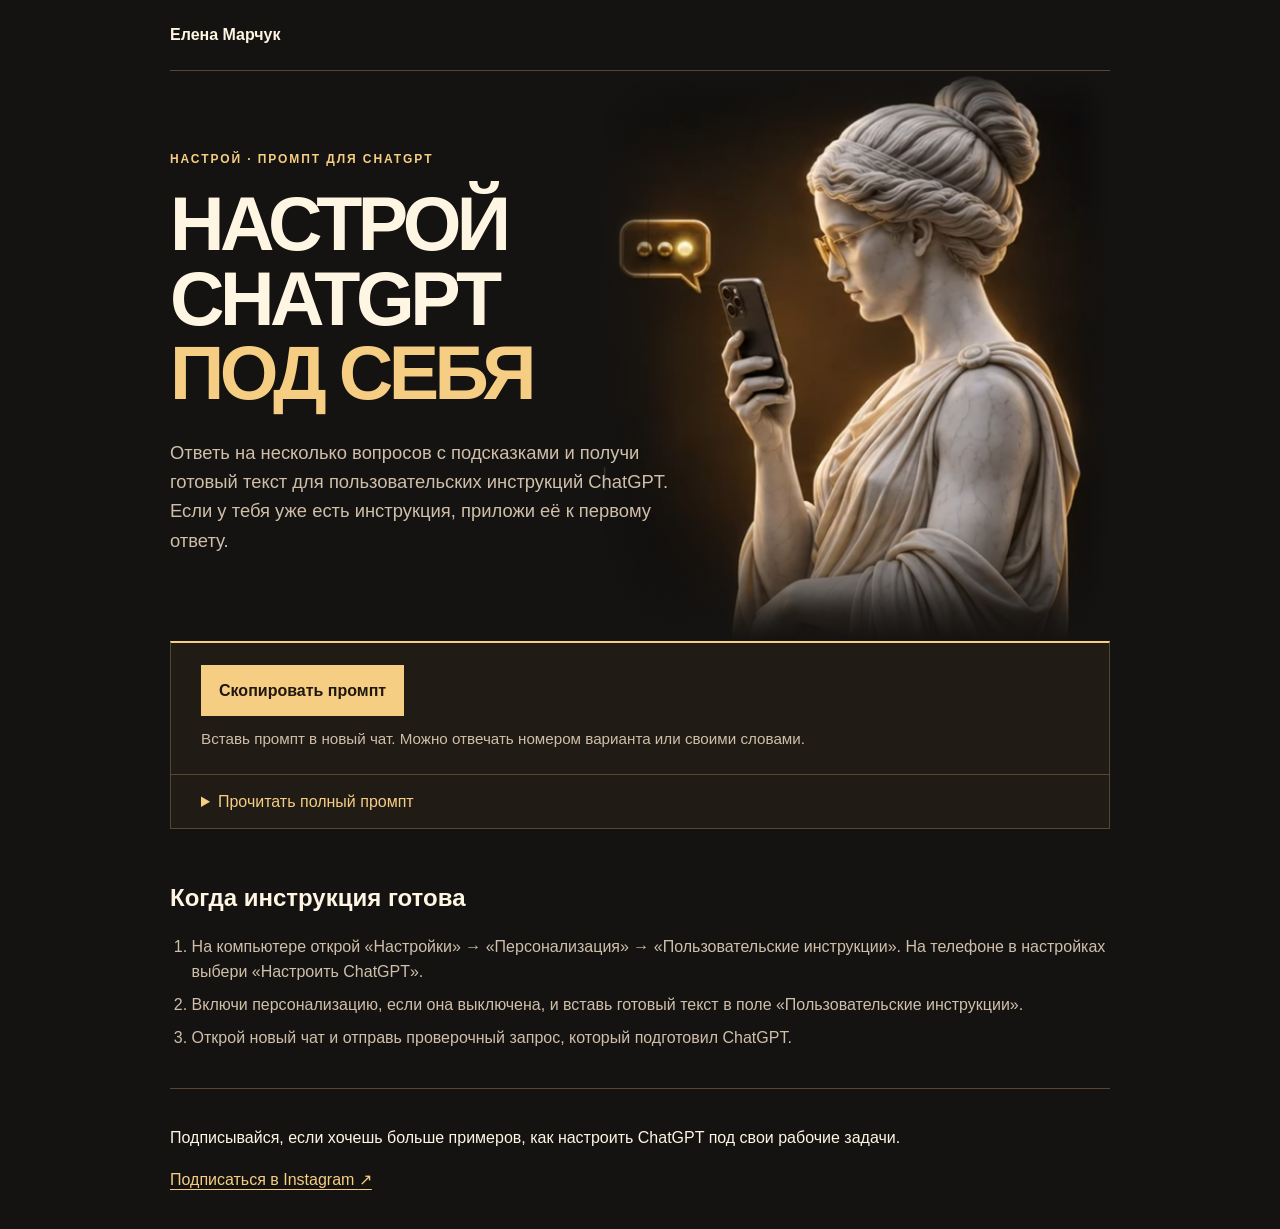
==== setup.html @ 4e37403e "Publish ChatGPT custom instructions guide" ====
<!doctype html>
<html lang="ru">
<head>
<meta charset="utf-8">
<meta name="viewport" content="width=device-width, initial-scale=1">
<meta name="theme-color" content="#151311">
<title>НАСТРОЙ · Промпт для ChatGPT</title>
<style>
:root { color-scheme: dark; color: #fff5e3; background: #151311; font: 16px/1.6 "Segoe UI", sans-serif; --gold: #f5ce83; --muted: #cfbfaa; --border: #564733; }
* { box-sizing: border-box; }
body { margin: 0; }
.shell { width: min(940px, calc(100% - 36px)); margin-inline: auto; }
header { padding: 22px 0; border-bottom: 1px solid var(--border); }
header span { font-weight: 650; }
.hero { position: relative; isolation: isolate; display: grid; align-items: center; min-height: clamp(360px, 52vw, 570px); padding: 34px 0; }
.hero > div { width: 53%; }
.label { color: var(--gold); font-size: .75rem; font-weight: 700; text-transform: uppercase; letter-spacing: .16em; }
h1 { font: 900 clamp(2.15rem, 5.9vw, 5rem)/.99 "Arial Narrow", "Segoe UI", sans-serif; letter-spacing: -.06em; text-transform: uppercase; margin: .24em 0 .35em; }
h1 em { display: block; color: var(--gold); font-style: normal; }
.lead { color: var(--muted); max-width: 38rem; font-size: 1.15rem; }
.portrait { position: absolute; z-index: -1; right: 0; top: 0; bottom: 0; width: 55%; overflow: hidden; margin: 0; }
.portrait img { display: block; position: absolute; right: 0; top: 50%; width: 110%; height: auto; transform: translateY(-50%); clip-path: inset(0 0 4% 11%); }
.portrait::after { position: absolute; inset: 0; content: ""; background: linear-gradient(90deg, #151311 0%, transparent 16%, transparent 94%, #151311 100%), linear-gradient(0deg, #151311 0%, transparent 22%, transparent 91%, #151311 100%); }
@media (max-width: 560px) {
  .hero { min-height: 0; padding-block: 38px 25px; }
  .hero > div { width: 61%; }
  .hero h1 { font-size: clamp(1.63rem, 6.8vw, 2.3rem); }
  .lead { font-size: 1rem; margin-bottom: 0; }
  .portrait { top: 12px; width: 52%; }
  .portrait::after { background: linear-gradient(90deg, #151311 1%, #151311a8 14%, transparent 34%, transparent 94%, #151311 100%), linear-gradient(0deg, #151311 0%, transparent 25%); }
}
.prompt { background: #211b15; border: 1px solid var(--border); border-top: 2px solid var(--gold); margin-bottom: 50px; }
.prompt-head { padding: 22px clamp(16px, 4vw, 30px); }
button { border: 0; border-radius: 0; padding: 13px 18px; font: inherit; font-weight: 700; background: var(--gold); color: #20170e; cursor: pointer; }
button:hover { background: #ffe6b5; }
:focus-visible { outline: 2px solid var(--gold); outline-offset: 4px; }
.hint, #status { font-size: .95rem; color: var(--muted); margin: .7rem 0 0; }
#status:empty { display: none; }
summary { cursor: pointer; padding: 14px clamp(16px, 4vw, 30px); border-top: 1px solid var(--border); color: var(--gold); }
pre { white-space: pre-wrap; overflow-wrap: anywhere; font: inherit; margin: 0; padding: 8px clamp(16px, 4vw, 30px) 26px; }
footer { border-top: 1px solid var(--border); padding: 20px 0 36px; }
footer a { color: var(--gold); text-underline-offset: .25em; }
.next { margin-bottom: 38px; color: var(--muted); }
.next h2 { color: #fff5e3; margin-bottom: 10px; }
.next ol { padding-left: 1.35em; }
.next li + li { margin-top: .45em; }
</style>
</head>
<body>
<header class="shell"><span>Елена Марчук</span></header>
<main class="shell">
<section class="hero">
<div>
<p class="label">НАСТРОЙ · Промпт для ChatGPT</p>
<h1>Настрой ChatGPT <em>под себя</em></h1>
<p class="lead">Ответь на несколько вопросов с подсказками и получи готовый текст для пользовательских инструкций ChatGPT. Если у тебя уже есть инструкция, приложи её к первому ответу.</p>
</div>
<figure class="portrait">
<img src="start-statue.png" alt="Мраморная статуя в золотистых очках смотрит на экран телефона">
</figure>
</section>
<section class="prompt" aria-label="Промпт для интервью">
<div class="prompt-head">
<button type="button" id="copy">Скопировать промпт</button>
<p class="hint">Вставь промпт в новый чат. Можно отвечать номером варианта или своими словами.</p>
<p id="status" role="status"></p>
</div>
<details id="full"><summary>Прочитать полный промпт</summary>
<pre id="text">Помоги мне составить пользовательскую инструкцию для ChatGPT. Проведи короткое интервью и собери правила, которые пригодятся в моих реальных задачах.

КАК ПРОВОДИТЬ ИНТЕРВЬЮ

Задавай по одному вопросу за раз и жди моего ответа. К каждому вопросу давай 3–4 пронумерованных варианта с короткими примерами. Напоминай, что можно ответить номером, выбрать несколько вариантов, если они совместимы, или написать свой ответ.

Подбирай варианты на основе того, что я уже рассказал. Например, если я использую ChatGPT для работы с клиентами, предложи варианты вроде &#171;готовый ответ клиенту&#187;, &#171;разбор переписки&#187; или &#171;несколько формулировок на выбор&#187;. Если я учусь новому, предложи &#171;объяснение с примером&#187; или &#171;один шаг за раз с паузой для моего ответа&#187;.

Если я пишу &#171;не знаю&#187; или сомневаюсь между вариантами, покажи на коротком примере, чем они отличаются. Порекомендуй подходящий вариант с учётом моих задач и спроси, подходит ли он мне. Добавляй рекомендацию в инструкцию только после моего подтверждения.

Обычно достаточно 4–6 вопросов. Не переспрашивай то, что я уже сообщил. Если я пишу &#171;собери сейчас&#187;, составь инструкцию из того, что уже известно.

ЧТО ВЫЯСНИТЬ

1. Для каких задач я использую ChatGPT и какой результат хочу получать. Например, черновик для доработки, готовый текст, разбор идеи или пошаговый план.
2. Какая подача мне удобна. Уточни язык, обращение и объём. Предложи конкретные варианты: &#171;короткий ответ с выводом&#187;, &#171;ответ с примером&#187; или &#171;подробный разбор, если тема сложная&#187;.
3. Что мне мешает в ответах. Предложи примеры, чтобы помочь вспомнить: общие советы, лишние вступления, сложные слова, выдуманные факты или повторные вопросы. Если я приведу свой пример, выясни, как мне хотелось бы получить ответ в той ситуации.
4. Как действовать, когда данных мало или есть несколько решений. Предложи выбрать: задать один вопрос, продолжить с явным предположением, сравнить варианты и порекомендовать один. Помоги уточнить, в каких ситуациях подходит каждый подход.
5. Какие особые правила нужны для моих задач. Например, при правке текста сохранять мой голос, в отчётах отделять факты от гипотез, при редактировании фото менять только указанные детали, а при обучении давать по одному шагу и ждать моего ответа. Предлагай варианты, которые относятся к моим задачам.

Если я пришлю свою инструкцию или чужой образец, используй их как материал для разбора. Покажи, какие формулировки полезны, где есть повторы и каких правил не хватает под мои задачи. Если важные правила противоречат друг другу, предложи варианты формулировки и помоги выбрать. Не включай в итог пароли, личные контакты и данные клиентов.

ЧТО ВЫДАТЬ В КОНЦЕ

1. &#171;Готовая инструкция&#187;. Дай один блок текста для копирования. Напиши его от моего лица. Включи краткий контекст обо мне, правила общения и требования для моих основных задач. Формулируй правила через конкретное поведение. Например: &#171;Начинай с ответа, а незнакомый термин поясни на одном примере&#187;. Не оставляй пустых полей и не приписывай мне предпочтения, которых я не подтвердил.
2. &#171;Как проверить&#187;. Дай один запрос на основе моей реальной задачи, который я смогу отправить в новом чате после сохранения инструкции. Назови два признака, по которым я пойму, что ответ стал ближе к тому, что мне нужно.

Уложи готовую инструкцию в 1500 символов, если я не указал другой лимит. В первую очередь сохрани правила, которые важнее всего для моих частых задач.

Начни так:

&#171;Для каких двух-трёх задач ты чаще всего используешь ChatGPT или хочешь начать использовать?

1. Писать и редактировать тексты: посты, письма, ответы клиентам.
2. Учиться: разбираться в сложных темах или осваивать инструменты.
3. Работать с информацией: делать выжимки, анализировать данные, планировать.
4. Придумывать и оценивать идеи: сравнивать варианты и принимать решения.

Можно назвать номера, добавить свою задачу или описать её своими словами. Если у тебя уже есть инструкция или понравившийся образец, можешь прислать его вместе с ответом&#187;.</pre>
</details>
</section>
<section class="next" aria-labelledby="next-title">
<h2 id="next-title">Когда инструкция готова</h2>
<ol>
<li>На компьютере открой «Настройки» → «Персонализация» → «Пользовательские инструкции». На телефоне в настройках выбери «Настроить ChatGPT».</li>
<li>Включи персонализацию, если она выключена, и вставь готовый текст в поле «Пользовательские инструкции».</li>
<li>Открой новый чат и отправь проверочный запрос, который подготовил ChatGPT.</li>
</ol>
</section>
</main>
<footer class="shell">
<p>Подписывайся, если хочешь больше примеров, как настроить ChatGPT под свои рабочие задачи.</p>
<a href="https://www.instagram.com/elena.marchuk.digital/">Подписаться в Instagram <span aria-hidden="true">↗</span></a>
</footer>
<script>
const promptText = document.querySelector('#text');
const status = document.querySelector('#status');
document.querySelector('#copy').addEventListener('click', async () => {
  try {
    await navigator.clipboard.writeText(promptText.textContent);
    status.textContent = 'Промпт скопирован.';
  } catch {
    document.querySelector('#full').open = true;
    const range = document.createRange();
    range.selectNodeContents(promptText);
    const selection = window.getSelection();
    selection.removeAllRanges();
    selection.addRange(range);
    status.textContent = 'Текст выделен. Скопируй его через меню устройства.';
  }
});
</script>
</body>
</html>
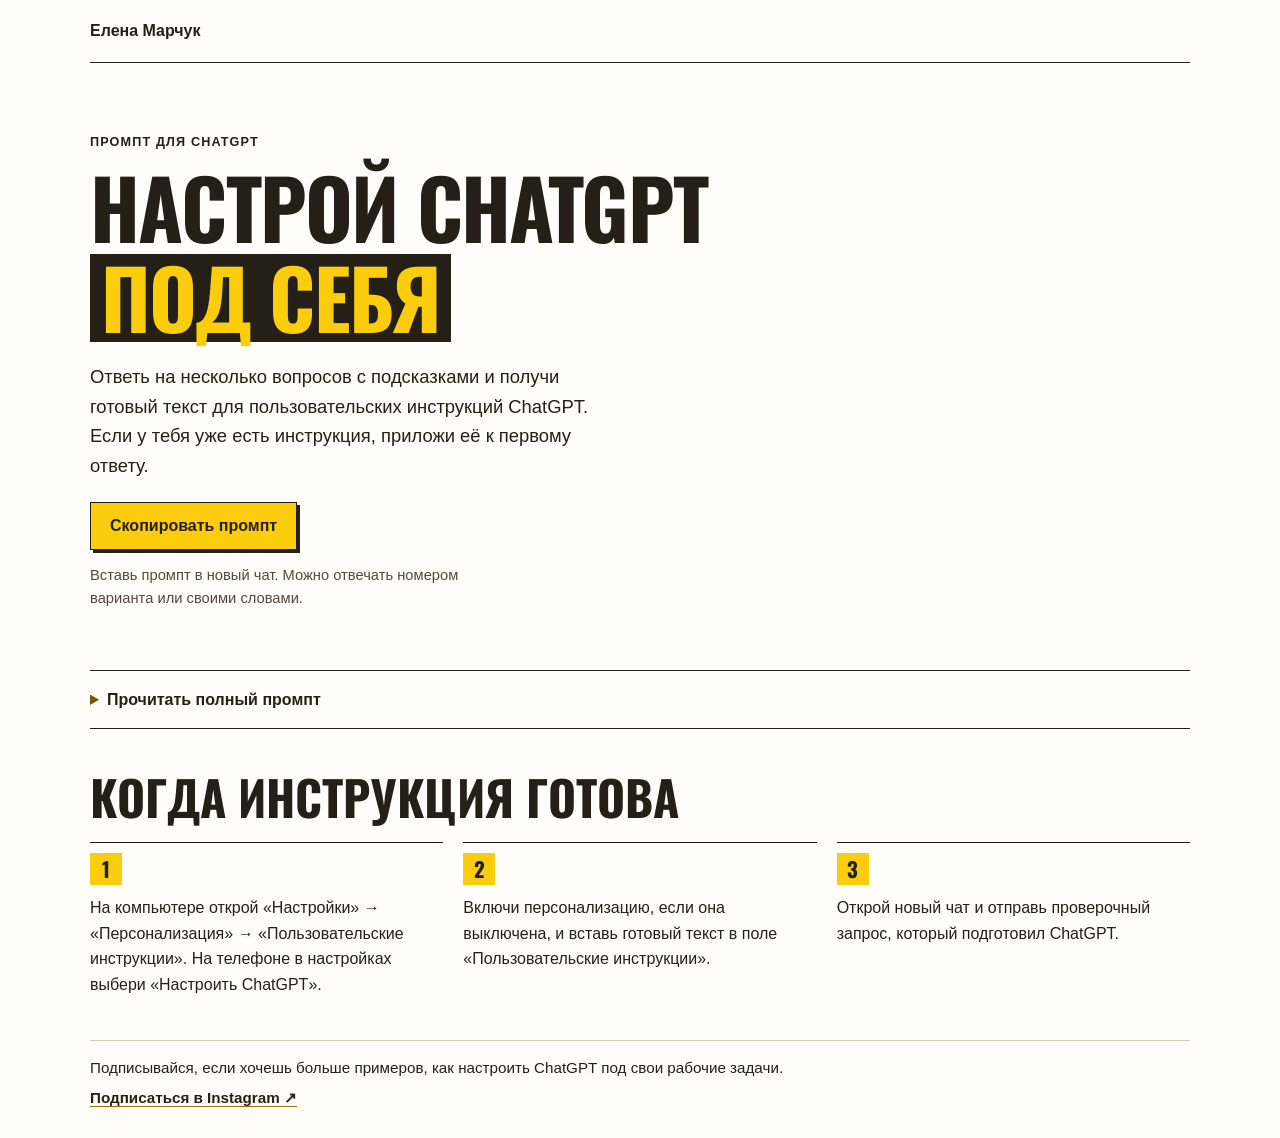
==== commit 772f8fb1: "Обновить дизайн страницы НАСТРОЙ" ====
--- a/setup.html
+++ b/setup.html
@@ -3,68 +3,24 @@
 <head>
 <meta charset="utf-8">
 <meta name="viewport" content="width=device-width, initial-scale=1">
-<meta name="theme-color" content="#151311">
+<meta name="theme-color" content="#fffefa">
 <title>НАСТРОЙ · Промпт для ChatGPT</title>
-<style>
-:root { color-scheme: dark; color: #fff5e3; background: #151311; font: 16px/1.6 "Segoe UI", sans-serif; --gold: #f5ce83; --muted: #cfbfaa; --border: #564733; }
-* { box-sizing: border-box; }
-body { margin: 0; }
-.shell { width: min(940px, calc(100% - 36px)); margin-inline: auto; }
-header { padding: 22px 0; border-bottom: 1px solid var(--border); }
-header span { font-weight: 650; }
-.hero { position: relative; isolation: isolate; display: grid; align-items: center; min-height: clamp(360px, 52vw, 570px); padding: 34px 0; }
-.hero > div { width: 53%; }
-.label { color: var(--gold); font-size: .75rem; font-weight: 700; text-transform: uppercase; letter-spacing: .16em; }
-h1 { font: 900 clamp(2.15rem, 5.9vw, 5rem)/.99 "Arial Narrow", "Segoe UI", sans-serif; letter-spacing: -.06em; text-transform: uppercase; margin: .24em 0 .35em; }
-h1 em { display: block; color: var(--gold); font-style: normal; }
-.lead { color: var(--muted); max-width: 38rem; font-size: 1.15rem; }
-.portrait { position: absolute; z-index: -1; right: 0; top: 0; bottom: 0; width: 55%; overflow: hidden; margin: 0; }
-.portrait img { display: block; position: absolute; right: 0; top: 50%; width: 110%; height: auto; transform: translateY(-50%); clip-path: inset(0 0 4% 11%); }
-.portrait::after { position: absolute; inset: 0; content: ""; background: linear-gradient(90deg, #151311 0%, transparent 16%, transparent 94%, #151311 100%), linear-gradient(0deg, #151311 0%, transparent 22%, transparent 91%, #151311 100%); }
-@media (max-width: 560px) {
-  .hero { min-height: 0; padding-block: 38px 25px; }
-  .hero > div { width: 61%; }
-  .hero h1 { font-size: clamp(1.63rem, 6.8vw, 2.3rem); }
-  .lead { font-size: 1rem; margin-bottom: 0; }
-  .portrait { top: 12px; width: 52%; }
-  .portrait::after { background: linear-gradient(90deg, #151311 1%, #151311a8 14%, transparent 34%, transparent 94%, #151311 100%), linear-gradient(0deg, #151311 0%, transparent 25%); }
-}
-.prompt { background: #211b15; border: 1px solid var(--border); border-top: 2px solid var(--gold); margin-bottom: 50px; }
-.prompt-head { padding: 22px clamp(16px, 4vw, 30px); }
-button { border: 0; border-radius: 0; padding: 13px 18px; font: inherit; font-weight: 700; background: var(--gold); color: #20170e; cursor: pointer; }
-button:hover { background: #ffe6b5; }
-:focus-visible { outline: 2px solid var(--gold); outline-offset: 4px; }
-.hint, #status { font-size: .95rem; color: var(--muted); margin: .7rem 0 0; }
-#status:empty { display: none; }
-summary { cursor: pointer; padding: 14px clamp(16px, 4vw, 30px); border-top: 1px solid var(--border); color: var(--gold); }
-pre { white-space: pre-wrap; overflow-wrap: anywhere; font: inherit; margin: 0; padding: 8px clamp(16px, 4vw, 30px) 26px; }
-footer { border-top: 1px solid var(--border); padding: 20px 0 36px; }
-footer a { color: var(--gold); text-underline-offset: .25em; }
-.next { margin-bottom: 38px; color: var(--muted); }
-.next h2 { color: #fff5e3; margin-bottom: 10px; }
-.next ol { padding-left: 1.35em; }
-.next li + li { margin-top: .45em; }
-</style>
+<link rel="stylesheet" href="nastroy.css">
 </head>
 <body>
 <header class="shell"><span>Елена Марчук</span></header>
 <main class="shell">
 <section class="hero">
-<div>
-<p class="label">НАСТРОЙ · Промпт для ChatGPT</p>
+<p class="label">Промпт для ChatGPT</p>
 <h1>Настрой ChatGPT <em>под себя</em></h1>
 <p class="lead">Ответь на несколько вопросов с подсказками и получи готовый текст для пользовательских инструкций ChatGPT. Если у тебя уже есть инструкция, приложи её к первому ответу.</p>
-</div>
-<figure class="portrait">
-<img src="start-statue.png" alt="Мраморная статуя в золотистых очках смотрит на экран телефона">
-</figure>
-</section>
-<section class="prompt" aria-label="Промпт для интервью">
 <div class="prompt-head">
 <button type="button" id="copy">Скопировать промпт</button>
 <p class="hint">Вставь промпт в новый чат. Можно отвечать номером варианта или своими словами.</p>
 <p id="status" role="status"></p>
 </div>
+</section>
+<section class="prompt" aria-label="Промпт для интервью">
 <details id="full"><summary>Прочитать полный промпт</summary>
 <pre id="text">Помоги мне составить пользовательскую инструкцию для ChatGPT. Проведи короткое интервью и собери правила, которые пригодятся в моих реальных задачах.
 
@@ -90,7 +46,7 @@
 
 ЧТО ВЫДАТЬ В КОНЦЕ
 
-1. &#171;Готовая инструкция&#187;. Дай один блок текста для копирования. Напиши его от моего лица. Включи краткий контекст обо мне, правила общения и требования для моих основных задач. Формулируй правила через конкретное поведение. Например: &#171;Начинай с ответа, а незнакомый термин поясни на одном примере&#187;. Не оставляй пустых полей и не приписывай мне предпочтения, которых я не подтвердил.
+1. &#171;Готовая инструкция&#187;. Дай один блок текста для копирования. Напиши его от моего лица. Включи краткий контекст обо мне, правила общения и требования для моих основных задач. В правила общения готовой инструкции обязательно включи дословно: «Не соглашайся со мной автоматически. Проверяй мои предположения, находи слабые места и объясняй, как их исправить. Не спорь ради спора». Формулируй правила через конкретное поведение. Например: &#171;Начинай с ответа, а незнакомый термин поясни на одном примере&#187;. Не оставляй пустых полей и не приписывай мне предпочтения, которых я не подтвердил.
 2. &#171;Как проверить&#187;. Дай один запрос на основе моей реальной задачи, который я смогу отправить в новом чате после сохранения инструкции. Назови два признака, по которым я пойму, что ответ стал ближе к тому, что мне нужно.
 
 Уложи готовую инструкцию в 1500 символов, если я не указал другой лимит. В первую очередь сохрани правила, которые важнее всего для моих частых задач.
@@ -109,7 +65,7 @@
 </section>
 <section class="next" aria-labelledby="next-title">
 <h2 id="next-title">Когда инструкция готова</h2>
-<ol>
+<ol role="list">
 <li>На компьютере открой «Настройки» → «Персонализация» → «Пользовательские инструкции». На телефоне в настройках выбери «Настроить ChatGPT».</li>
 <li>Включи персонализацию, если она выключена, и вставь готовый текст в поле «Пользовательские инструкции».</li>
 <li>Открой новый чат и отправь проверочный запрос, который подготовил ChatGPT.</li>
--- a/nastroy.css
+++ b/nastroy.css
@@ -0,0 +1,82 @@
+@font-face {
+  font-family: "Nastroy Condensed";
+  src: url("nastroy-oswald.ttf") format("truetype");
+  font-display: swap;
+  font-weight: 700;
+}
+
+:root {
+  color-scheme: light;
+  --paper: #fffefa;
+  --ink: #252017;
+  --yellow: #fccd0d;
+  --muted: #55493b;
+  --line: #d8cbb8;
+  --display: Impact, "Nastroy Condensed", "Arial Narrow", sans-serif;
+  background: var(--paper);
+  color: var(--ink);
+  font: 16px/1.6 "Segoe UI", sans-serif;
+}
+
+* { box-sizing: border-box; }
+body { margin: 0; }
+.shell { width: min(1100px, calc(100% - 48px)); margin-inline: auto; }
+header { padding-block: 18px; border-bottom: 1px solid var(--ink); font-weight: 700; }
+
+.hero {
+  padding-block: clamp(34px, 5.4vw, 74px) clamp(24px, 3.6vw, 48px);
+}
+.label { margin: 0 0 14px; font-size: .79rem; font-weight: 750; letter-spacing: .09em; text-transform: uppercase; }
+h1, h2 { font-family: var(--display); font-weight: 700; text-transform: uppercase; }
+h1 { margin: 0; font-size: clamp(3.15rem, 6.4vw, 5.4rem); line-height: .99; letter-spacing: -.022em; }
+h1 em { display: table; margin-top: .08em; padding: .025em .13em .068em; background: var(--ink); color: var(--yellow); font-style: normal; }
+.lead { max-width: 49ch; margin: 20px 0 0; font-size: clamp(1rem, 1.7vw, 1.15rem); }
+
+.prompt-head { margin-top: 22px; }
+button {
+  min-height: 48px;
+  padding: 11px 19px;
+  background: var(--yellow);
+  color: var(--ink);
+  border: 1px solid var(--ink);
+  box-shadow: 3px 3px 0 var(--ink);
+  font: 700 1rem/1.4 "Segoe UI", sans-serif;
+  cursor: pointer;
+}
+button:hover { background: #ffde53; }
+button:active { transform: translate(2px, 2px); box-shadow: 1px 1px 0 var(--ink); }
+:focus-visible { outline: 2px solid #805300; outline-offset: 4px; }
+.hint, #status { max-width: 47ch; margin: .85rem 0 0; color: var(--muted); font-size: .92rem; }
+#status { font-weight: 700; }
+#status:empty { display: none; }
+.prompt { margin-block: 13px 42px; border-block: 1px solid var(--ink); }
+summary { padding: 16px 0; font-weight: 700; cursor: pointer; }
+summary::marker { color: #805300; }
+pre { max-width: 76ch; margin: 0; padding: 0 0 25px; white-space: pre-wrap; overflow-wrap: anywhere; font: inherit; }
+
+.next { margin-bottom: 42px; }
+.next h2 { margin: 0 0 18px; font-size: clamp(1.9rem, 3.8vw, 3rem); line-height: 1.1; }
+.next ol { display: grid; grid-template-columns: repeat(3, minmax(0, 1fr)); gap: 20px; margin: 0; padding: 0; list-style: none; counter-reset: step; }
+.next li { border-top: 1px solid var(--ink); padding-top: 10px; counter-increment: step; }
+.next li::before {
+  display: grid;
+  place-items: center;
+  width: 32px;
+  height: 32px;
+  margin-bottom: 10px;
+  background: var(--yellow);
+  font: 700 1.3rem/1 var(--display);
+  content: counter(step);
+}
+footer { padding-block: 15px 27px; border-top: 1px solid var(--line); font-size: .95rem; }
+footer p { margin: 0 0 .4rem; }
+footer a { color: var(--ink); font-weight: 700; text-decoration-color: #a07202; text-underline-offset: .22em; }
+
+@media (max-width: 750px) {
+  .shell { width: min(550px, calc(100% - 36px)); }
+  .hero { padding-block: 29px 23px; }
+  h1 { font-size: clamp(2.65rem, 10vw, 4.65rem); }
+  .next ol { grid-template-columns: minmax(0, 1fr); gap: 13px; }
+  .next li { display: grid; grid-template-columns: 32px minmax(0, 1fr); gap: 11px; }
+  .next li::before { margin-bottom: 0; }
+}
